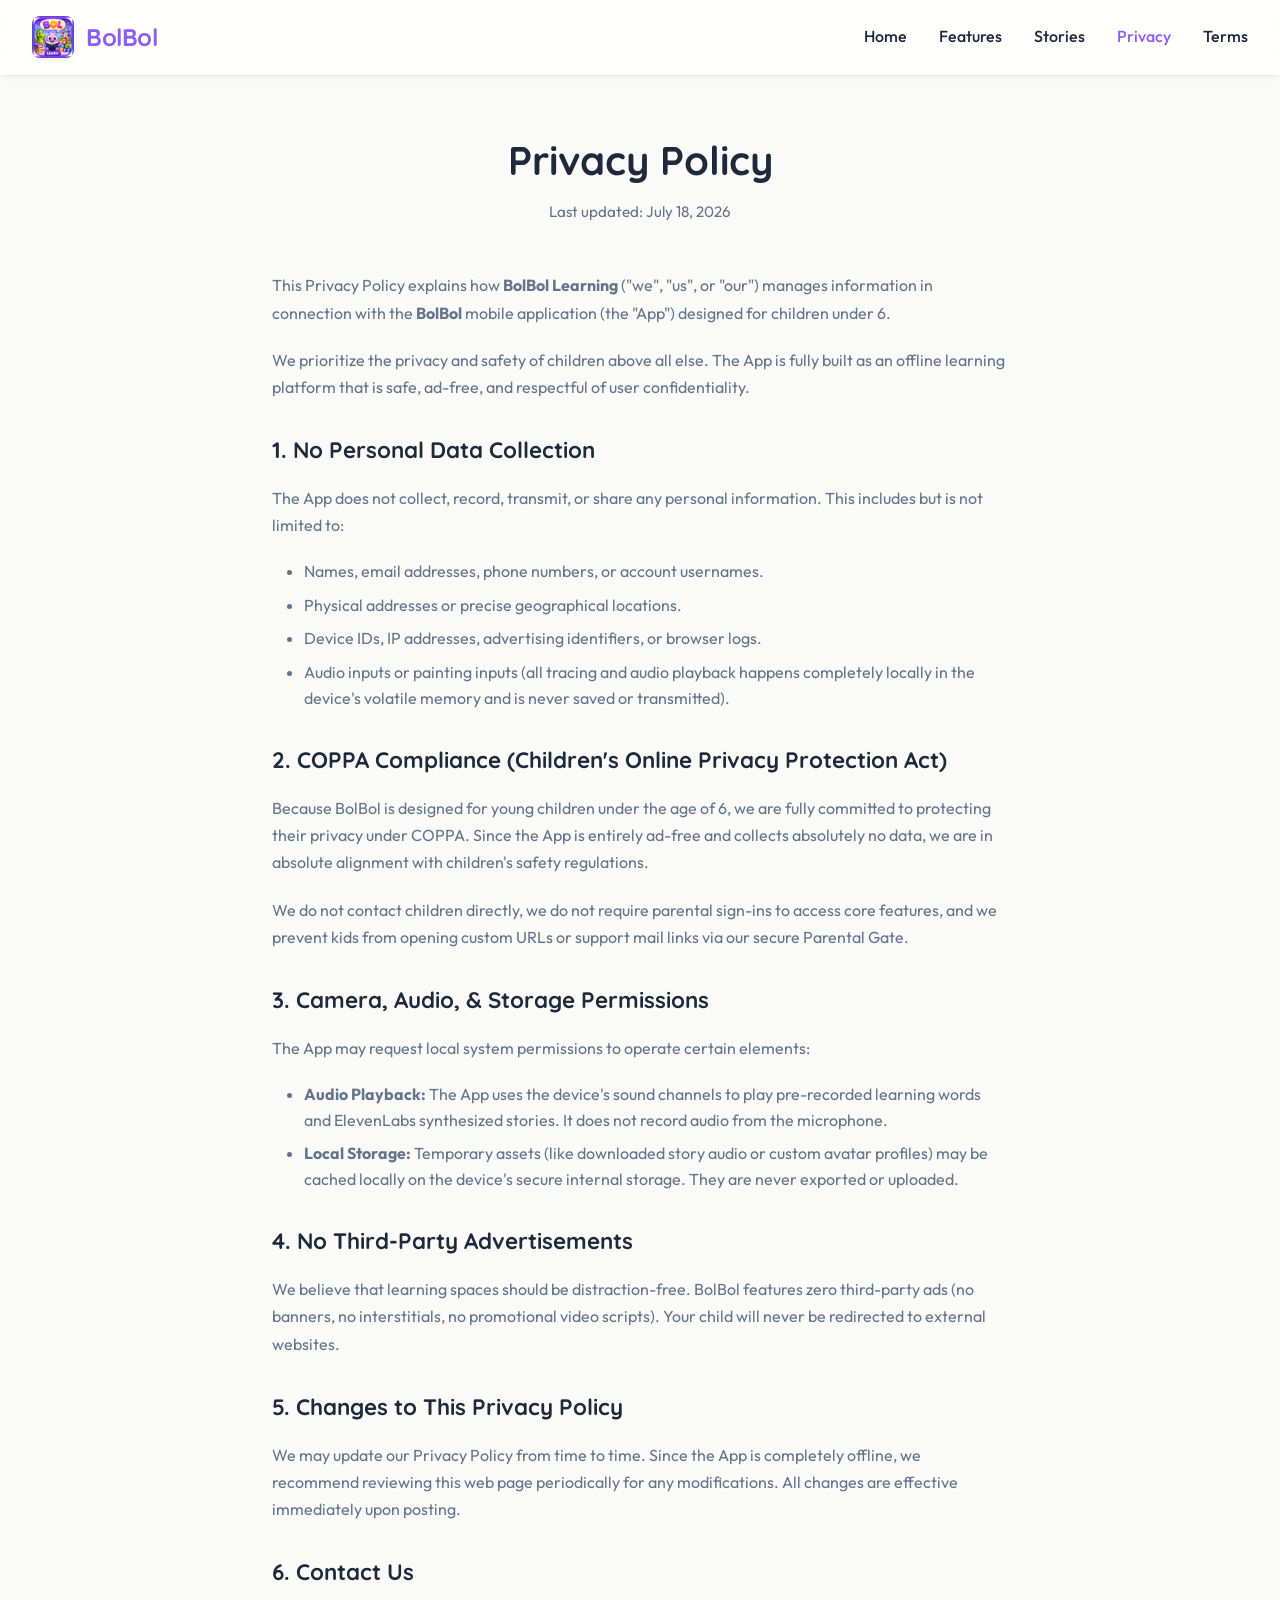
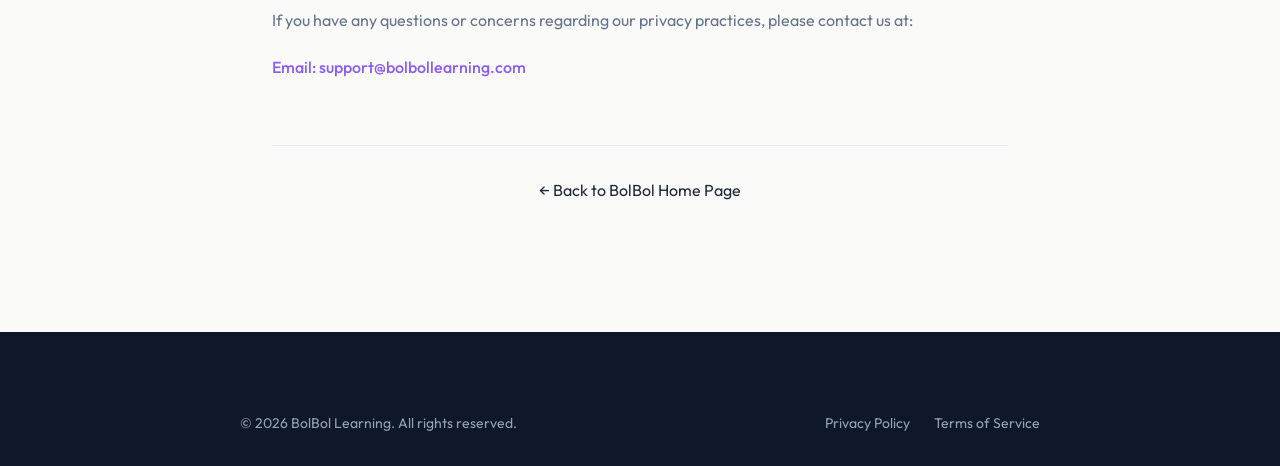
==== privacy.html @ 152bdeed "Add BolBol kids learning app website and compliance documents" ====
<!DOCTYPE html>
<html lang="en">
<head>
  <meta charset="UTF-8">
  <meta name="viewport" content="width=device-width, initial-scale=1.0">
  <title>Privacy Policy - BolBol Kids Learning App</title>
  <link rel="icon" type="image/png" href="assets/logo.png">
  <link rel="stylesheet" href="styles.css">
</head>
<body>

  <!-- Header Navigation -->
  <header>
    <div class="logo-container">
      <img src="assets/logo.png" alt="BolBol Logo" class="logo-img">
      <span class="brand-name">BolBol</span>
    </div>
    
    <nav>
      <ul>
        <li><a href="index.html">Home</a></li>
        <li><a href="index.html#features">Features</a></li>
        <li><a href="index.html#storybook">Stories</a></li>
        <li><a href="privacy.html" class="active">Privacy</a></li>
        <li><a href="terms.html">Terms</a></li>
      </ul>
    </nav>
  </header>

  <!-- Legal Content -->
  <div class="legal-container">
    <h1 class="legal-title">Privacy Policy</h1>
    <p class="legal-meta">Last updated: July 18, 2026</p>

    <div class="legal-content">
      <p>
        This Privacy Policy explains how <strong>BolBol Learning</strong> ("we", "us", or "our") manages information in connection with the <strong>BolBol</strong> mobile application (the "App") designed for children under 6.
      </p>
      
      <p>
        We prioritize the privacy and safety of children above all else. The App is fully built as an offline learning platform that is safe, ad-free, and respectful of user confidentiality.
      </p>

      <h3>1. No Personal Data Collection</h3>
      <p>
        The App does not collect, record, transmit, or share any personal information. This includes but is not limited to:
      </p>
      <ul>
        <li>Names, email addresses, phone numbers, or account usernames.</li>
        <li>Physical addresses or precise geographical locations.</li>
        <li>Device IDs, IP addresses, advertising identifiers, or browser logs.</li>
        <li>Audio inputs or painting inputs (all tracing and audio playback happens completely locally in the device's volatile memory and is never saved or transmitted).</li>
      </ul>

      <h3 id="coppa">2. COPPA Compliance (Children's Online Privacy Protection Act)</h3>
      <p>
        Because BolBol is designed for young children under the age of 6, we are fully committed to protecting their privacy under COPPA. Since the App is entirely ad-free and collects absolutely no data, we are in absolute alignment with children's safety regulations.
      </p>
      <p>
        We do not contact children directly, we do not require parental sign-ins to access core features, and we prevent kids from opening custom URLs or support mail links via our secure Parental Gate.
      </p>

      <h3>3. Camera, Audio, & Storage Permissions</h3>
      <p>
        The App may request local system permissions to operate certain elements:
      </p>
      <ul>
        <li><strong>Audio Playback:</strong> The App uses the device's sound channels to play pre-recorded learning words and ElevenLabs synthesized stories. It does not record audio from the microphone.</li>
        <li><strong>Local Storage:</strong> Temporary assets (like downloaded story audio or custom avatar profiles) may be cached locally on the device's secure internal storage. They are never exported or uploaded.</li>
      </ul>

      <h3>4. No Third-Party Advertisements</h3>
      <p>
        We believe that learning spaces should be distraction-free. BolBol features zero third-party ads (no banners, no interstitials, no promotional video scripts). Your child will never be redirected to external websites.
      </p>

      <h3>5. Changes to This Privacy Policy</h3>
      <p>
        We may update our Privacy Policy from time to time. Since the App is completely offline, we recommend reviewing this web page periodically for any modifications. All changes are effective immediately upon posting.
      </p>

      <h3>6. Contact Us</h3>
      <p>
        If you have any questions or concerns regarding our privacy practices, please contact us at:
      </p>
      <p style="font-weight: 500; color: var(--primary);">
        Email: <a href="mailto:support@bolbollearning.com">support@bolbollearning.com</a>
      </p>
    </div>

    <div class="legal-footer">
      <p><a href="index.html">← Back to BolBol Home Page</a></p>
    </div>
  </div>

  <!-- Footer -->
  <footer style="margin-top: 4rem;">
    <div class="footer-bottom" style="margin: 0 auto; max-width: 800px;">
      <p>&copy; 2026 BolBol Learning. All rights reserved.</p>
      <div class="footer-bottom-links">
        <a href="privacy.html">Privacy Policy</a>
        <a href="terms.html">Terms of Service</a>
      </div>
    </div>
  </footer>

</body>
</html>
---- styles.css ----
/* Custom fonts from Google Fonts */
@import url('https://fonts.googleapis.com/css2?family=Outfit:wght@300;400;500;600;700;800&family=Quicksand:wght@400;500;600;700&display=swap');

:root {
  --primary: #8B5CF6; /* Cheerful Violet */
  --primary-hover: #7C3AED;
  --secondary: #F59E0B; /* Playful Yellow/Orange */
  --secondary-hover: #D97706;
  --accent-pink: #EC4899; /* Funky Pink */
  --accent-teal: #10B981; /* Reward Green */
  --background: #FAFAF9; /* Soft stone white */
  --text-dark: #1E293B; /* Deep slate */
  --text-muted: #64748B;
  --glass-bg: rgba(255, 255, 255, 0.85);
  --glass-border: rgba(255, 255, 255, 0.4);
  --shadow-sm: 0 4px 6px -1px rgb(0 0 0 / 0.05), 0 2px 4px -2px rgb(0 0 0 / 0.05);
  --shadow-md: 0 10px 15px -3px rgb(0 0 0 / 0.08), 0 4px 6px -4px rgb(0 0 0 / 0.08);
  --shadow-lg: 0 20px 25px -5px rgb(0 0 0 / 0.1), 0 8px 10px -6px rgb(0 0 0 / 0.1);
  --radius-sm: 8px;
  --radius-md: 16px;
  --radius-lg: 28px;
}

* {
  box-sizing: border-box;
  margin: 0;
  padding: 0;
}

html {
  scroll-behavior: smooth;
  font-size: 16px;
}

body {
  font-family: 'Outfit', sans-serif;
  background-color: var(--background);
  color: var(--text-dark);
  line-height: 1.6;
  overflow-x: hidden;
}

h1, h2, h3, h4, .brand-name {
  font-family: 'Quicksand', sans-serif;
  font-weight: 700;
}

a {
  text-decoration: none;
  color: inherit;
  transition: all 0.3s ease;
}

/* --- Navigation --- */
header {
  position: fixed;
  top: 0;
  left: 0;
  right: 0;
  z-index: 1000;
  padding: 1rem 2rem;
  background: var(--glass-bg);
  backdrop-filter: blur(16px);
  -webkit-backdrop-filter: blur(16px);
  border-bottom: 1px solid var(--glass-border);
  box-shadow: var(--shadow-sm);
  display: flex;
  justify-content: space-between;
  align-items: center;
  transition: all 0.3s ease;
}

.logo-container {
  display: flex;
  align-items: center;
  gap: 0.75rem;
}

.logo-img {
  width: 42px;
  height: 42px;
  border-radius: var(--radius-sm);
  box-shadow: var(--shadow-sm);
}

.brand-name {
  font-size: 1.5rem;
  color: var(--primary);
  letter-spacing: -0.5px;
}

nav ul {
  display: flex;
  list-style: none;
  gap: 2rem;
}

nav a {
  font-weight: 500;
  color: var(--text-dark);
  font-size: 1rem;
}

nav a:hover, nav a.active {
  color: var(--primary);
}

.cta-nav {
  background: var(--primary);
  color: white;
  padding: 0.5rem 1.25rem;
  border-radius: var(--radius-md);
  font-weight: 600;
  font-size: 0.95rem;
  box-shadow: 0 4px 10px rgba(139, 92, 246, 0.2);
}

.cta-nav:hover {
  background: var(--primary-hover);
  transform: translateY(-2px);
  box-shadow: 0 6px 14px rgba(139, 92, 246, 0.3);
}

.menu-toggle {
  display: none;
  flex-direction: column;
  gap: 6px;
  cursor: pointer;
  background: none;
  border: none;
}

.menu-toggle span {
  width: 28px;
  height: 3px;
  background-color: var(--text-dark);
  border-radius: 2px;
  transition: 0.3s;
}

/* --- Hero Section --- */
.hero {
  min-height: 100vh;
  padding: 8rem 2rem 4rem;
  display: flex;
  align-items: center;
  justify-content: space-between;
  max-width: 1200px;
  margin: 0 auto;
  gap: 4rem;
  position: relative;
}

.hero-content {
  flex: 1.1;
  display: flex;
  flex-direction: column;
  gap: 1.5rem;
}

.badge-tag {
  align-self: flex-start;
  background: rgba(139, 92, 246, 0.1);
  color: var(--primary);
  padding: 0.4rem 1rem;
  border-radius: 20px;
  font-size: 0.875rem;
  font-weight: 600;
  text-transform: uppercase;
  letter-spacing: 1px;
}

.hero h1 {
  font-size: 3.5rem;
  line-height: 1.15;
  color: var(--text-dark);
}

.hero h1 span {
  color: var(--primary);
  background: linear-gradient(135deg, var(--primary) 0%, var(--accent-pink) 100%);
  -webkit-background-clip: text;
  -webkit-text-fill-color: transparent;
}

.hero-description {
  font-size: 1.15rem;
  color: var(--text-muted);
  max-width: 540px;
}

.hero-ctas {
  display: flex;
  gap: 1rem;
  margin-top: 1rem;
  flex-wrap: wrap;
}

.btn {
  display: inline-flex;
  align-items: center;
  gap: 0.75rem;
  padding: 0.85rem 1.75rem;
  border-radius: var(--radius-md);
  font-weight: 600;
  transition: all 0.3s ease;
  font-size: 1rem;
  cursor: pointer;
  border: none;
}

.btn-primary {
  background: var(--primary);
  color: white;
  box-shadow: 0 10px 15px -3px rgba(139, 92, 246, 0.3);
}

.btn-primary:hover {
  background: var(--primary-hover);
  transform: translateY(-2px);
  box-shadow: 0 12px 20px -3px rgba(139, 92, 246, 0.4);
}

.btn-secondary {
  background: white;
  color: var(--text-dark);
  border: 2px solid #E2E8F0;
}

.btn-secondary:hover {
  background: #F8FAFC;
  border-color: #CBD5E1;
  transform: translateY(-2px);
}

.hero-visual {
  flex: 0.9;
  display: flex;
  justify-content: center;
  align-items: center;
  position: relative;
}

/* Phone Mockup */
.phone-mockup {
  width: 290px;
  height: 580px;
  background: #1E293B;
  border-radius: 40px;
  padding: 10px;
  box-shadow: var(--shadow-lg), 0 25px 50px -12px rgba(0, 0, 0, 0.25);
  position: relative;
  border: 4px solid #475569;
}

.phone-screen {
  width: 100%;
  height: 100%;
  background: linear-gradient(180deg, #F5F3FF 0%, #EDE9FE 100%);
  border-radius: 32px;
  overflow: hidden;
  position: relative;
  display: flex;
  flex-direction: column;
  align-items: center;
  justify-content: center;
  padding: 1.5rem;
}

.phone-header {
  position: absolute;
  top: 15px;
  width: 80px;
  height: 18px;
  background: #1E293B;
  border-radius: 10px;
  z-index: 10;
}

.phone-app-logo {
  width: 96px;
  height: 96px;
  border-radius: 20px;
  box-shadow: var(--shadow-md);
  margin-bottom: 1.5rem;
  animation: float 4s ease-in-out infinite;
}

.phone-app-name {
  font-family: 'Quicksand', sans-serif;
  font-size: 1.8rem;
  color: var(--primary);
  margin-bottom: 0.5rem;
  font-weight: 800;
}

.phone-app-tag {
  font-size: 0.85rem;
  color: var(--text-muted);
  text-align: center;
  margin-bottom: 2rem;
  font-weight: 500;
}

.phone-button {
  background: var(--secondary);
  color: white;
  width: 80%;
  padding: 0.75rem 0;
  border-radius: 20px;
  text-align: center;
  font-weight: 700;
  font-family: 'Quicksand', sans-serif;
  font-size: 1rem;
  box-shadow: 0 4px 10px rgba(245, 158, 11, 0.3);
  animation: pulse 2s infinite;
}

/* Floating Elements around Phone */
.floating-element {
  position: absolute;
  border-radius: 50%;
  display: flex;
  align-items: center;
  justify-content: center;
  box-shadow: var(--shadow-md);
  font-weight: 700;
  color: white;
  font-family: 'Quicksand', sans-serif;
}

.float-1 {
  width: 60px;
  height: 60px;
  background: var(--secondary);
  top: 10%;
  left: -20px;
  font-size: 1.5rem;
  animation: float-reverse 5s ease-in-out infinite;
}

.float-2 {
  width: 50px;
  height: 50px;
  background: var(--accent-pink);
  bottom: 20%;
  right: -25px;
  font-size: 1.25rem;
  animation: float 4.5s ease-in-out infinite;
}

.float-3 {
  width: 45px;
  height: 45px;
  background: var(--accent-teal);
  bottom: 10%;
  left: -15px;
  font-size: 1.15rem;
  animation: float-rotate 6s linear infinite;
}

/* Decorative background shapes */
.hero-bg-shapes {
  position: absolute;
  top: 0;
  left: 0;
  right: 0;
  bottom: 0;
  z-index: -1;
  overflow: hidden;
}

.shape {
  position: absolute;
  filter: blur(80px);
  opacity: 0.4;
  border-radius: 50%;
}

.shape-1 {
  width: 400px;
  height: 400px;
  background: rgba(139, 92, 246, 0.2);
  top: -100px;
  right: -50px;
}

.shape-2 {
  width: 300px;
  height: 300px;
  background: rgba(245, 158, 11, 0.15);
  bottom: -50px;
  left: -50px;
}

/* --- Features Section --- */
.section {
  padding: 6rem 2rem;
  max-width: 1200px;
  margin: 0 auto;
}

.section-header {
  text-align: center;
  margin-bottom: 4rem;
}

.section-header h2 {
  font-size: 2.5rem;
  color: var(--text-dark);
  margin-bottom: 1rem;
}

.section-header p {
  color: var(--text-muted);
  font-size: 1.1rem;
  max-width: 600px;
  margin: 0 auto;
}

.features-grid {
  display: grid;
  grid-template-columns: repeat(auto-fit, minmax(280px, 1fr));
  gap: 2.5rem;
}

.feature-card {
  background: white;
  border-radius: var(--radius-lg);
  padding: 2.5rem 2rem;
  box-shadow: var(--shadow-sm);
  border: 1px solid #F1F5F9;
  transition: all 0.3s cubic-bezier(0.4, 0, 0.2, 1);
  display: flex;
  flex-direction: column;
  gap: 1.25rem;
}

.feature-card:hover {
  transform: translateY(-6px);
  box-shadow: var(--shadow-lg);
  border-color: rgba(139, 92, 246, 0.1);
}

.feature-icon-container {
  width: 64px;
  height: 64px;
  border-radius: var(--radius-md);
  display: flex;
  align-items: center;
  justify-content: center;
  font-size: 1.75rem;
}

.icon-purple {
  background: rgba(139, 92, 246, 0.1);
  color: var(--primary);
}

.icon-orange {
  background: rgba(245, 158, 11, 0.1);
  color: var(--secondary);
}

.icon-pink {
  background: rgba(236, 72, 153, 0.1);
  color: var(--accent-pink);
}

.icon-teal {
  background: rgba(16, 185, 129, 0.1);
  color: var(--accent-teal);
}

.feature-card h3 {
  font-size: 1.35rem;
  color: var(--text-dark);
}

.feature-card p {
  color: var(--text-muted);
  font-size: 0.975rem;
  line-height: 1.6;
}

/* --- Gameplay & Story Showcase Section --- */
.showcase-container {
  display: flex;
  align-items: center;
  gap: 4rem;
  margin-top: 2rem;
}

.showcase-visual {
  flex: 1;
  display: grid;
  grid-template-columns: repeat(2, 1fr);
  gap: 1.5rem;
}

.showcase-img-card {
  background: white;
  border-radius: var(--radius-md);
  padding: 0.75rem;
  box-shadow: var(--shadow-md);
  border: 1px solid #F1F5F9;
  transition: transform 0.3s ease;
}

.showcase-img-card:hover {
  transform: scale(1.03);
}

.showcase-img-card img {
  width: 100%;
  height: auto;
  border-radius: 12px;
  display: block;
}

.showcase-img-card span {
  display: block;
  text-align: center;
  font-family: 'Quicksand', sans-serif;
  font-weight: 700;
  margin-top: 0.5rem;
  font-size: 0.9rem;
}

.showcase-content {
  flex: 1;
  display: flex;
  flex-direction: column;
  gap: 1.5rem;
}

.showcase-item {
  display: flex;
  gap: 1.25rem;
}

.showcase-num {
  font-family: 'Quicksand', sans-serif;
  font-size: 2rem;
  font-weight: 800;
  color: var(--secondary);
  line-height: 1;
}

.showcase-text h4 {
  font-size: 1.2rem;
  color: var(--text-dark);
  margin-bottom: 0.25rem;
}

.showcase-text p {
  color: var(--text-muted);
  font-size: 0.95rem;
}

/* --- Storybook Detail Section --- */
.stories-preview-bg {
  background: linear-gradient(180deg, #F5F3FF 0%, #FAF5FF 100%);
}

.story-carousel-container {
  max-width: 900px;
  margin: 3rem auto 0;
  position: relative;
}

.story-card-wrapper {
  overflow: hidden;
  border-radius: var(--radius-lg);
  box-shadow: var(--shadow-lg);
  background: white;
}

.story-card {
  display: flex;
  flex-direction: row;
}

.story-img-side {
  flex: 1.1;
  position: relative;
}

.story-img-side img {
  width: 100%;
  height: 100%;
  object-fit: cover;
  display: block;
  min-height: 380px;
}

.story-badge {
  position: absolute;
  top: 20px;
  left: 20px;
  background: var(--primary);
  color: white;
  padding: 0.35rem 0.85rem;
  border-radius: 12px;
  font-size: 0.75rem;
  font-weight: 600;
  text-transform: uppercase;
  letter-spacing: 0.5px;
}

.story-text-side {
  flex: 0.9;
  padding: 3rem 2.5rem;
  display: flex;
  flex-direction: column;
  justify-content: center;
  gap: 1.25rem;
}

.story-title {
  font-size: 2rem;
  color: var(--text-dark);
  line-height: 1.2;
}

.story-extract {
  font-size: 1.05rem;
  color: var(--text-muted);
  font-style: italic;
  line-height: 1.6;
}

.story-audio-visualizer {
  display: flex;
  align-items: center;
  gap: 8px;
  margin-top: 0.5rem;
}

.visualizer-icon {
  font-size: 1.2rem;
  color: var(--accent-pink);
}

.audio-bars {
  display: flex;
  align-items: flex-end;
  height: 16px;
  gap: 3px;
}

.bar {
  width: 3px;
  background-color: var(--accent-pink);
  border-radius: 3px;
}

.bar1 { height: 60%; animation: soundWave 1.2s ease-in-out infinite alternate; }
.bar2 { height: 100%; animation: soundWave 0.8s ease-in-out infinite alternate; }
.bar3 { height: 40%; animation: soundWave 1.5s ease-in-out infinite alternate; }
.bar4 { height: 80%; animation: soundWave 1s ease-in-out infinite alternate; }

.carousel-dots {
  display: flex;
  justify-content: center;
  gap: 10px;
  margin-top: 1.5rem;
}

.dot {
  width: 10px;
  height: 10px;
  border-radius: 50%;
  background: #CBD5E1;
  cursor: pointer;
  transition: all 0.3s ease;
}

.dot.active {
  background: var(--primary);
  width: 24px;
  border-radius: 5px;
}

/* --- Safety & Controls --- */
.safety-split {
  display: flex;
  align-items: center;
  gap: 4rem;
}

.safety-content {
  flex: 1.2;
  display: flex;
  flex-direction: column;
  gap: 1.5rem;
}

.safety-visual {
  flex: 0.8;
  background: white;
  border-radius: var(--radius-lg);
  padding: 2.5rem;
  box-shadow: var(--shadow-md);
  border: 1px solid #F1F5F9;
  text-align: center;
  position: relative;
}

.parental-gate-mock {
  display: flex;
  flex-direction: column;
  align-items: center;
  gap: 1.25rem;
}

.parental-lock-header {
  font-family: 'Quicksand', sans-serif;
  font-size: 1.25rem;
  color: var(--primary);
  font-weight: 700;
}

.parental-question {
  font-family: 'Quicksand', sans-serif;
  font-size: 2rem;
  font-weight: 800;
  color: var(--text-dark);
}

.parental-inputs {
  display: flex;
  gap: 10px;
  justify-content: center;
  margin: 0.5rem 0;
}

.parental-input {
  width: 50px;
  height: 50px;
  border: 2px solid #E2E8F0;
  border-radius: 12px;
  font-size: 1.25rem;
  text-align: center;
  font-weight: 700;
}

.parental-submit {
  background: var(--accent-teal);
  color: white;
  border: none;
  padding: 0.6rem 1.5rem;
  border-radius: 12px;
  font-weight: 600;
  font-size: 0.95rem;
  cursor: pointer;
}

/* --- Privacy & Terms Document Layout (For dedicated files) --- */
.legal-container {
  max-width: 800px;
  margin: 0 auto;
  padding: 8rem 2rem 4rem;
}

.legal-title {
  font-size: 2.5rem;
  color: var(--text-dark);
  margin-bottom: 0.5rem;
  text-align: center;
}

.legal-meta {
  color: var(--text-muted);
  text-align: center;
  margin-bottom: 3rem;
  font-size: 0.95rem;
}

.legal-content h3 {
  font-size: 1.4rem;
  color: var(--text-dark);
  margin: 2rem 0 1rem;
}

.legal-content p {
  color: var(--text-muted);
  margin-bottom: 1.25rem;
  line-height: 1.7;
}

.legal-content ul {
  margin-left: 2rem;
  margin-bottom: 1.5rem;
  color: var(--text-muted);
}

.legal-content li {
  margin-bottom: 0.5rem;
}

.legal-footer {
  margin-top: 4rem;
  border-top: 1px solid #E2E8F0;
  padding-top: 2rem;
  text-align: center;
}

/* --- Footer --- */
footer {
  background-color: #0F172A;
  color: #94A3B8;
  padding: 5rem 2rem 2rem;
}

.footer-grid {
  max-width: 1200px;
  margin: 0 auto;
  display: grid;
  grid-template-columns: 1.5fr 1fr 1fr 1fr;
  gap: 4rem;
  border-bottom: 1px solid #334155;
  padding-bottom: 3rem;
}

.footer-brand {
  display: flex;
  flex-direction: column;
  gap: 1rem;
}

.footer-logo {
  display: flex;
  align-items: center;
  gap: 0.75rem;
}

.footer-brand-name {
  font-size: 1.75rem;
  color: white;
}

.footer-logo-img {
  width: 48px;
  height: 48px;
  border-radius: 12px;
}

.footer-brand p {
  font-size: 0.95rem;
  line-height: 1.6;
}

.footer-column h4 {
  color: white;
  font-size: 1.1rem;
  margin-bottom: 1.5rem;
}

.footer-column ul {
  list-style: none;
  display: flex;
  flex-direction: column;
  gap: 0.75rem;
}

.footer-column a {
  font-size: 0.95rem;
}

.footer-column a:hover {
  color: white;
}

.footer-bottom {
  max-width: 1200px;
  margin: 2rem auto 0;
  display: flex;
  justify-content: space-between;
  align-items: center;
  font-size: 0.875rem;
}

.footer-bottom-links {
  display: flex;
  gap: 1.5rem;
}

.footer-bottom-links a:hover {
  color: white;
}

/* --- Animations --- */
@keyframes float {
  0% { transform: translateY(0px); }
  50% { transform: translateY(-12px); }
  100% { transform: translateY(0px); }
}

@keyframes float-reverse {
  0% { transform: translateY(0px); }
  50% { transform: translateY(12px); }
  100% { transform: translateY(0px); }
}

@keyframes float-rotate {
  0% { transform: translateY(0px) rotate(0deg); }
  50% { transform: translateY(-8px) rotate(180deg); }
  100% { transform: translateY(0px) rotate(360deg); }
}

@keyframes pulse {
  0% { transform: scale(1); box-shadow: 0 4px 10px rgba(245, 158, 11, 0.3); }
  50% { transform: scale(1.03); box-shadow: 0 8px 18px rgba(245, 158, 11, 0.4); }
  100% { transform: scale(1); box-shadow: 0 4px 10px rgba(245, 158, 11, 0.3); }
}

@keyframes soundWave {
  0% { height: 20%; }
  100% { height: 100%; }
}

/* --- Responsive Adaptations --- */
@media (max-width: 992px) {
  .hero {
    flex-direction: column-reverse;
    text-align: center;
    padding-top: 7rem;
    gap: 3rem;
  }
  .hero-content {
    align-items: center;
  }
  .hero-description {
    max-width: 100%;
  }
  .hero-ctas {
    justify-content: center;
  }
  .showcase-container {
    flex-direction: column;
    gap: 3rem;
  }
  .story-card {
    flex-direction: column;
  }
  .story-img-side img {
    min-height: 250px;
    height: 250px;
  }
  .story-text-side {
    padding: 2rem;
  }
  .safety-split {
    flex-direction: column;
    gap: 3rem;
  }
  .footer-grid {
    grid-template-columns: 1fr 1fr;
    gap: 3rem;
  }
}

@media (max-width: 768px) {
  header {
    padding: 1rem;
  }
  nav {
    display: none; /* Can expand to mobile menu if toggled */
    position: absolute;
    top: 100%;
    left: 0;
    right: 0;
    background: var(--glass-bg);
    border-bottom: 1px solid var(--glass-border);
    padding: 1.5rem;
    box-shadow: var(--shadow-md);
  }
  nav.open {
    display: block;
  }
  nav ul {
    flex-direction: column;
    gap: 1.25rem;
    align-items: center;
  }
  .menu-toggle {
    display: flex;
  }
  .menu-toggle.open span:nth-child(1) {
    transform: rotate(45deg) translate(6px, 6px);
  }
  .menu-toggle.open span:nth-child(2) {
    opacity: 0;
  }
  .menu-toggle.open span:nth-child(3) {
    transform: rotate(-45deg) translate(6px, -6px);
  }
  .hero h1 {
    font-size: 2.5rem;
  }
  .footer-grid {
    grid-template-columns: 1fr;
    gap: 2rem;
  }
  .footer-bottom {
    flex-direction: column;
    gap: 1rem;
    text-align: center;
  }
}
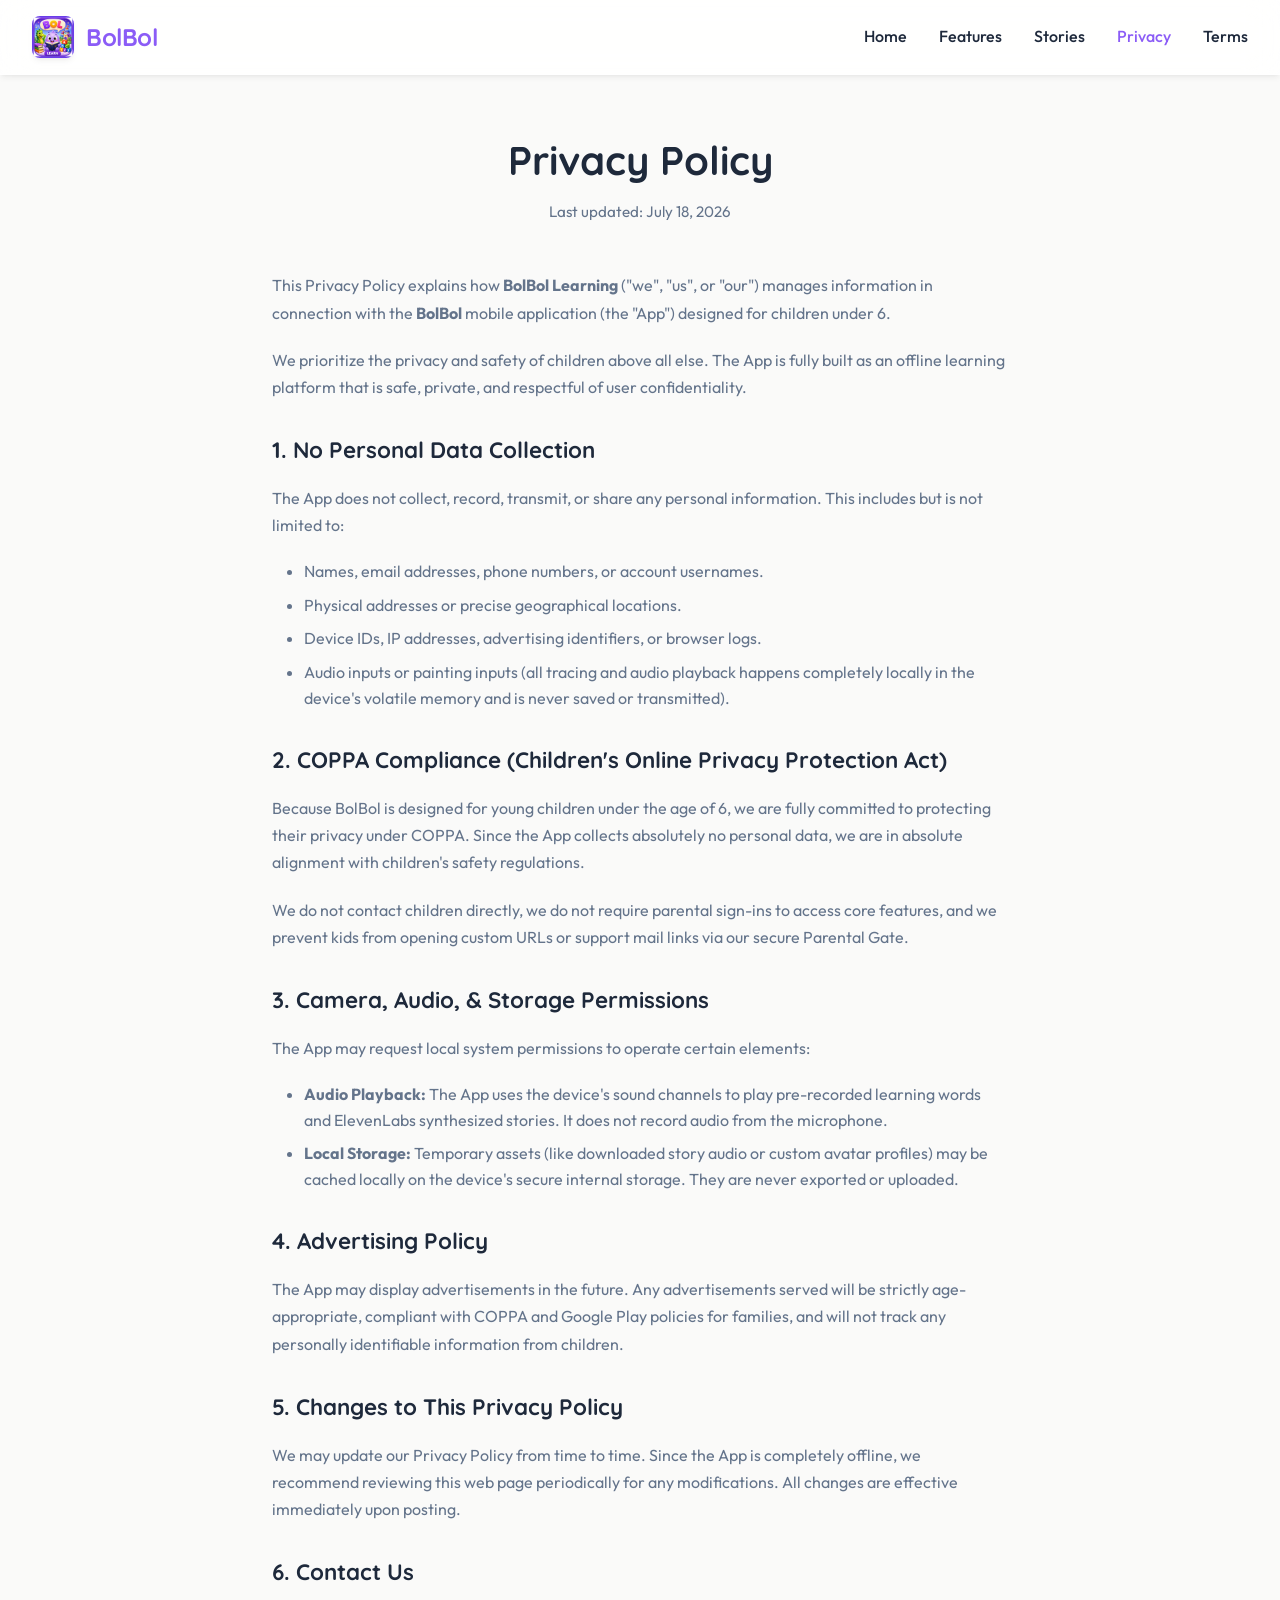
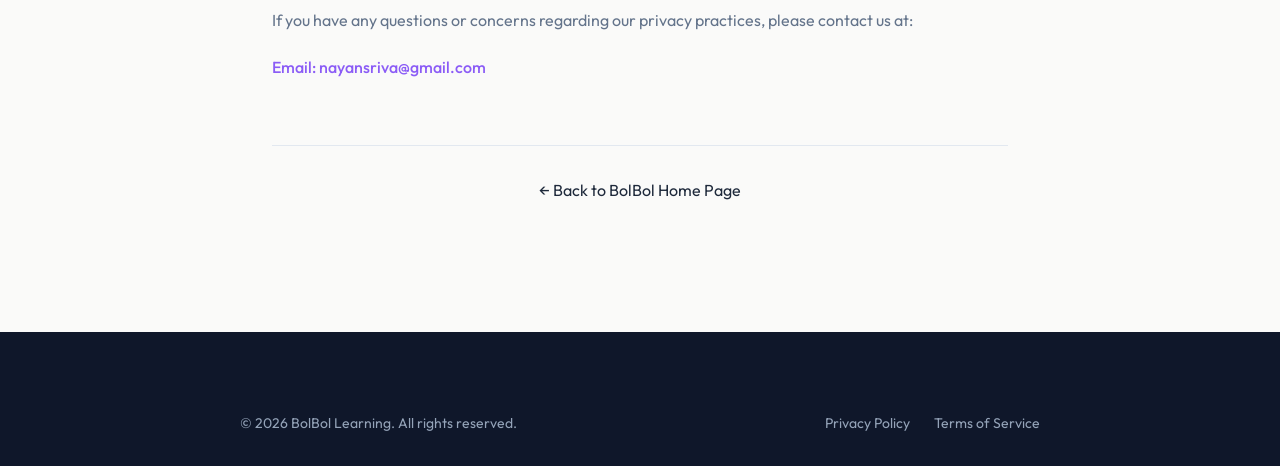
==== commit bd15c0f7: "Update support email and remove ad-free statements" ====
--- a/privacy.html
+++ b/privacy.html
@@ -38,7 +38,7 @@
       </p>
       
       <p>
-        We prioritize the privacy and safety of children above all else. The App is fully built as an offline learning platform that is safe, ad-free, and respectful of user confidentiality.
+        We prioritize the privacy and safety of children above all else. The App is fully built as an offline learning platform that is safe, private, and respectful of user confidentiality.
       </p>
 
       <h3>1. No Personal Data Collection</h3>
@@ -54,7 +54,7 @@
 
       <h3 id="coppa">2. COPPA Compliance (Children's Online Privacy Protection Act)</h3>
       <p>
-        Because BolBol is designed for young children under the age of 6, we are fully committed to protecting their privacy under COPPA. Since the App is entirely ad-free and collects absolutely no data, we are in absolute alignment with children's safety regulations.
+        Because BolBol is designed for young children under the age of 6, we are fully committed to protecting their privacy under COPPA. Since the App collects absolutely no personal data, we are in absolute alignment with children's safety regulations.
       </p>
       <p>
         We do not contact children directly, we do not require parental sign-ins to access core features, and we prevent kids from opening custom URLs or support mail links via our secure Parental Gate.
@@ -69,9 +69,9 @@
         <li><strong>Local Storage:</strong> Temporary assets (like downloaded story audio or custom avatar profiles) may be cached locally on the device's secure internal storage. They are never exported or uploaded.</li>
       </ul>
 
-      <h3>4. No Third-Party Advertisements</h3>
+      <h3>4. Advertising Policy</h3>
       <p>
-        We believe that learning spaces should be distraction-free. BolBol features zero third-party ads (no banners, no interstitials, no promotional video scripts). Your child will never be redirected to external websites.
+        The App may display advertisements in the future. Any advertisements served will be strictly age-appropriate, compliant with COPPA and Google Play policies for families, and will not track any personally identifiable information from children.
       </p>
 
       <h3>5. Changes to This Privacy Policy</h3>
@@ -84,7 +84,7 @@
         If you have any questions or concerns regarding our privacy practices, please contact us at:
       </p>
       <p style="font-weight: 500; color: var(--primary);">
-        Email: <a href="mailto:support@bolbollearning.com">support@bolbollearning.com</a>
+        Email: <a href="mailto:nayansriva@gmail.com">nayansriva@gmail.com</a>
       </p>
     </div>
 
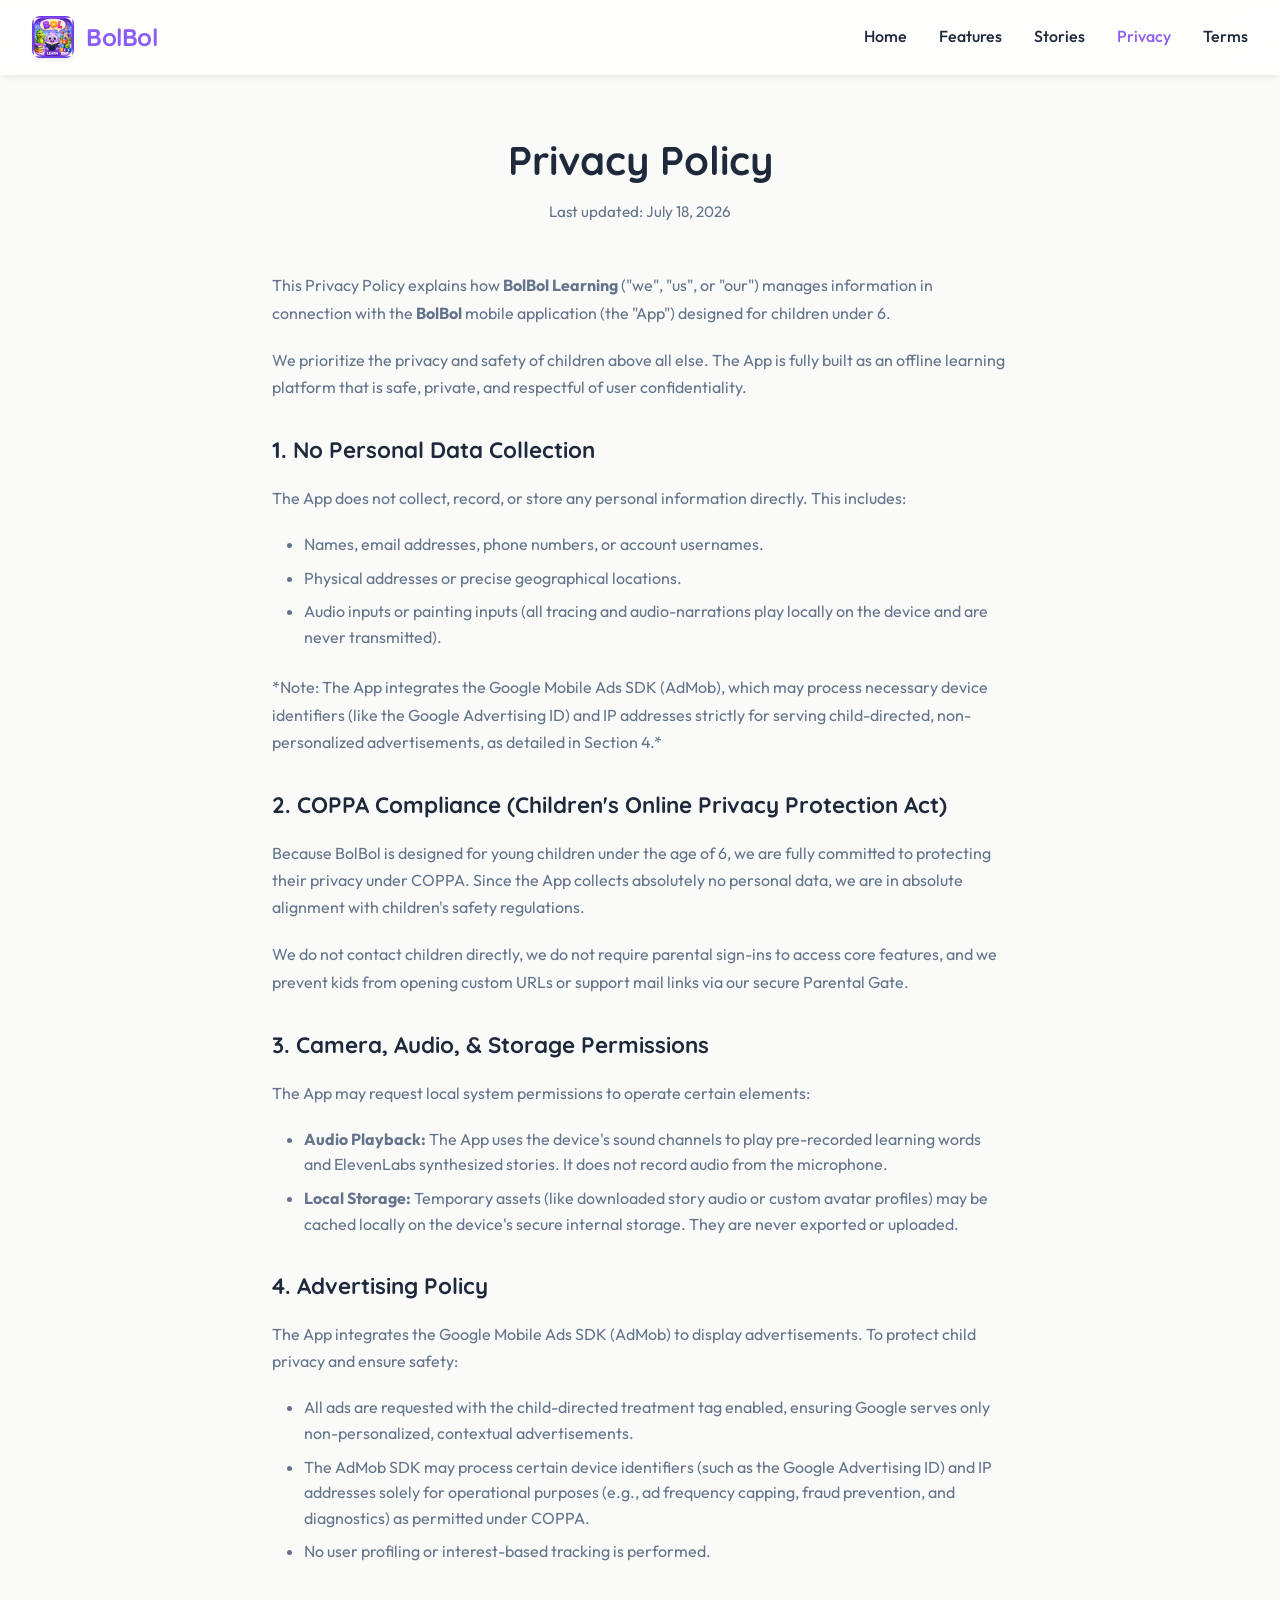
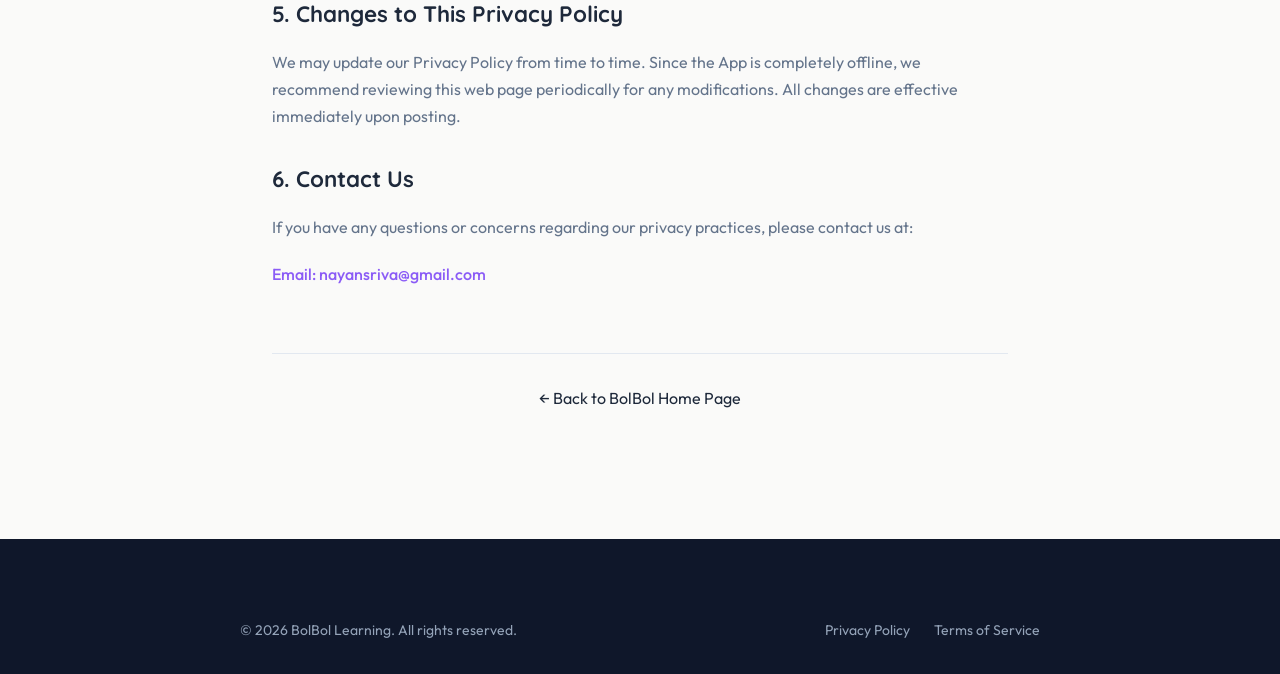
==== commit b6da116f: "Update Privacy Policy to declare child-directed AdMob data processing" ====
--- a/privacy.html
+++ b/privacy.html
@@ -43,14 +43,16 @@
 
       <h3>1. No Personal Data Collection</h3>
       <p>
-        The App does not collect, record, transmit, or share any personal information. This includes but is not limited to:
+        The App does not collect, record, or store any personal information directly. This includes:
       </p>
       <ul>
         <li>Names, email addresses, phone numbers, or account usernames.</li>
         <li>Physical addresses or precise geographical locations.</li>
-        <li>Device IDs, IP addresses, advertising identifiers, or browser logs.</li>
-        <li>Audio inputs or painting inputs (all tracing and audio playback happens completely locally in the device's volatile memory and is never saved or transmitted).</li>
+        <li>Audio inputs or painting inputs (all tracing and audio-narrations play locally on the device and are never transmitted).</li>
       </ul>
+      <p>
+        *Note: The App integrates the Google Mobile Ads SDK (AdMob), which may process necessary device identifiers (like the Google Advertising ID) and IP addresses strictly for serving child-directed, non-personalized advertisements, as detailed in Section 4.*
+      </p>
 
       <h3 id="coppa">2. COPPA Compliance (Children's Online Privacy Protection Act)</h3>
       <p>
@@ -71,8 +73,13 @@
 
       <h3>4. Advertising Policy</h3>
       <p>
-        The App may display advertisements in the future. Any advertisements served will be strictly age-appropriate, compliant with COPPA and Google Play policies for families, and will not track any personally identifiable information from children.
+        The App integrates the Google Mobile Ads SDK (AdMob) to display advertisements. To protect child privacy and ensure safety:
       </p>
+      <ul>
+        <li>All ads are requested with the child-directed treatment tag enabled, ensuring Google serves only non-personalized, contextual advertisements.</li>
+        <li>The AdMob SDK may process certain device identifiers (such as the Google Advertising ID) and IP addresses solely for operational purposes (e.g., ad frequency capping, fraud prevention, and diagnostics) as permitted under COPPA.</li>
+        <li>No user profiling or interest-based tracking is performed.</li>
+      </ul>
 
       <h3>5. Changes to This Privacy Policy</h3>
       <p>
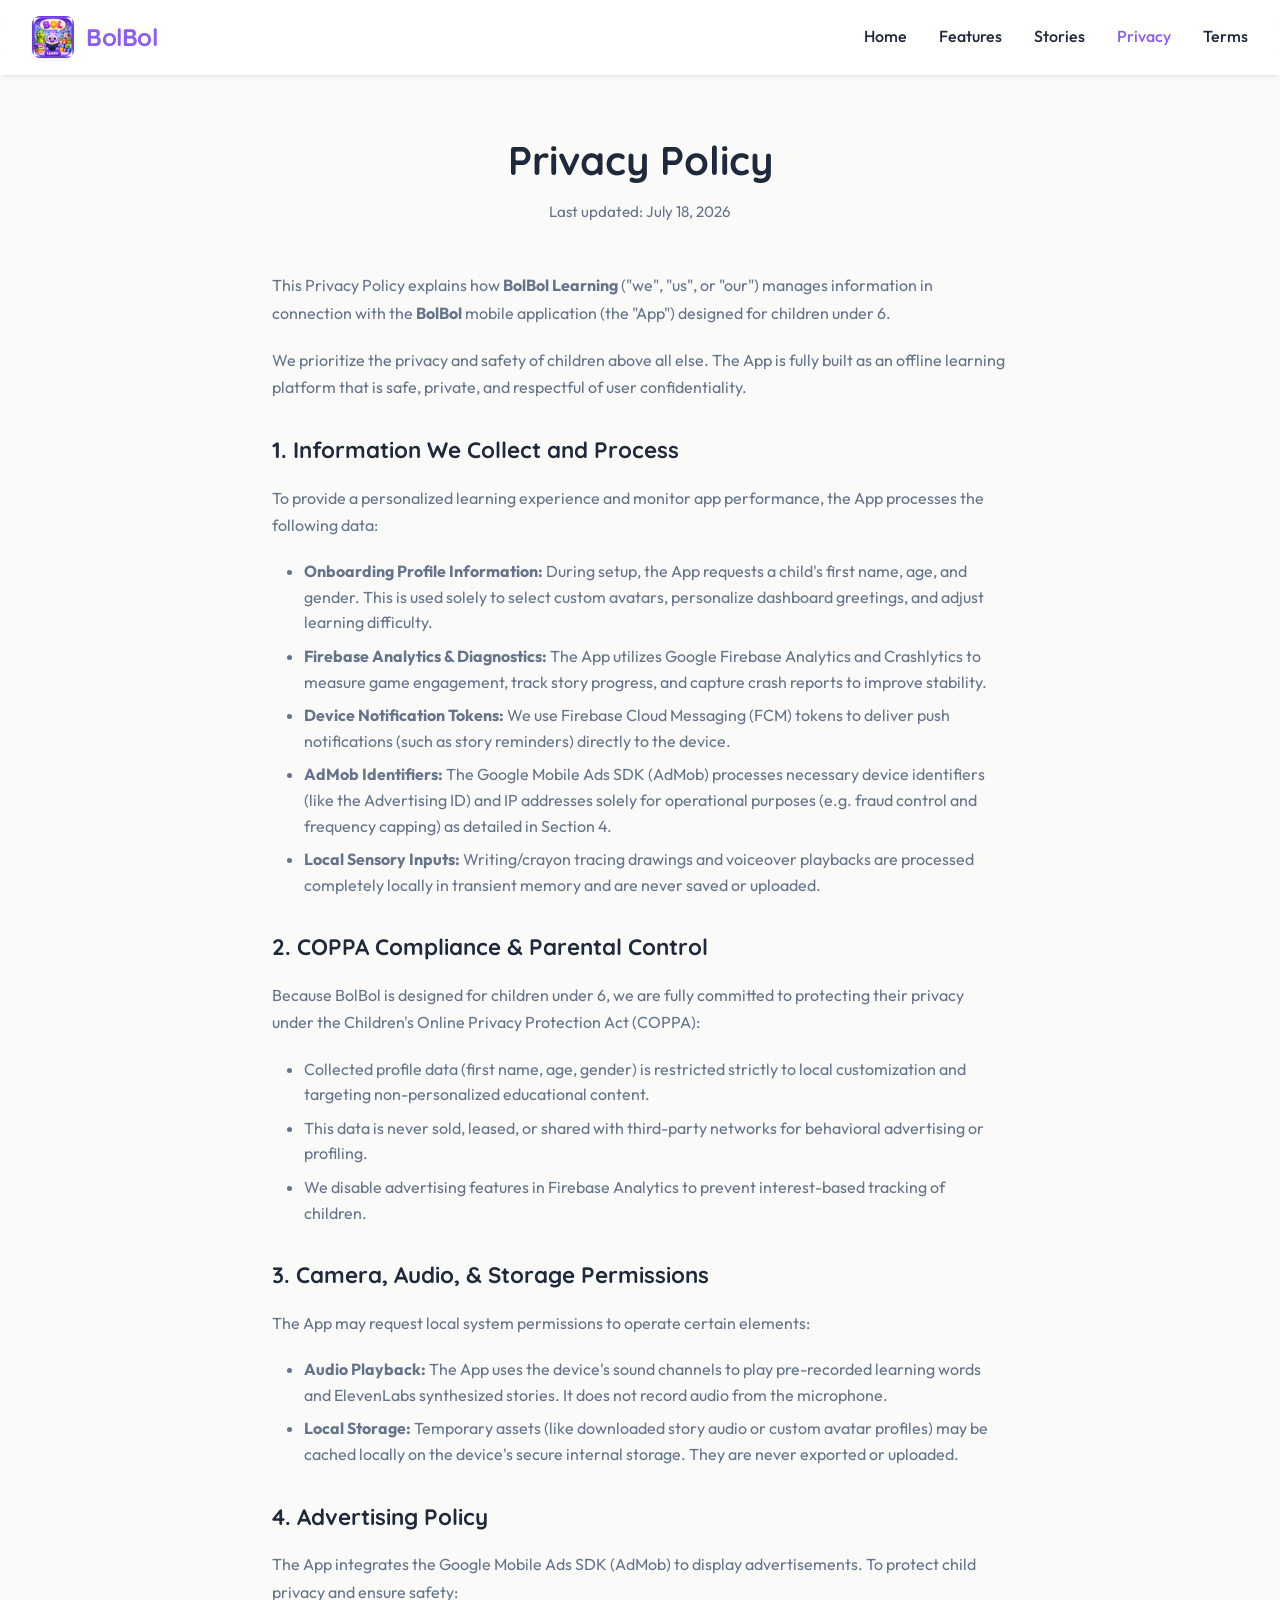
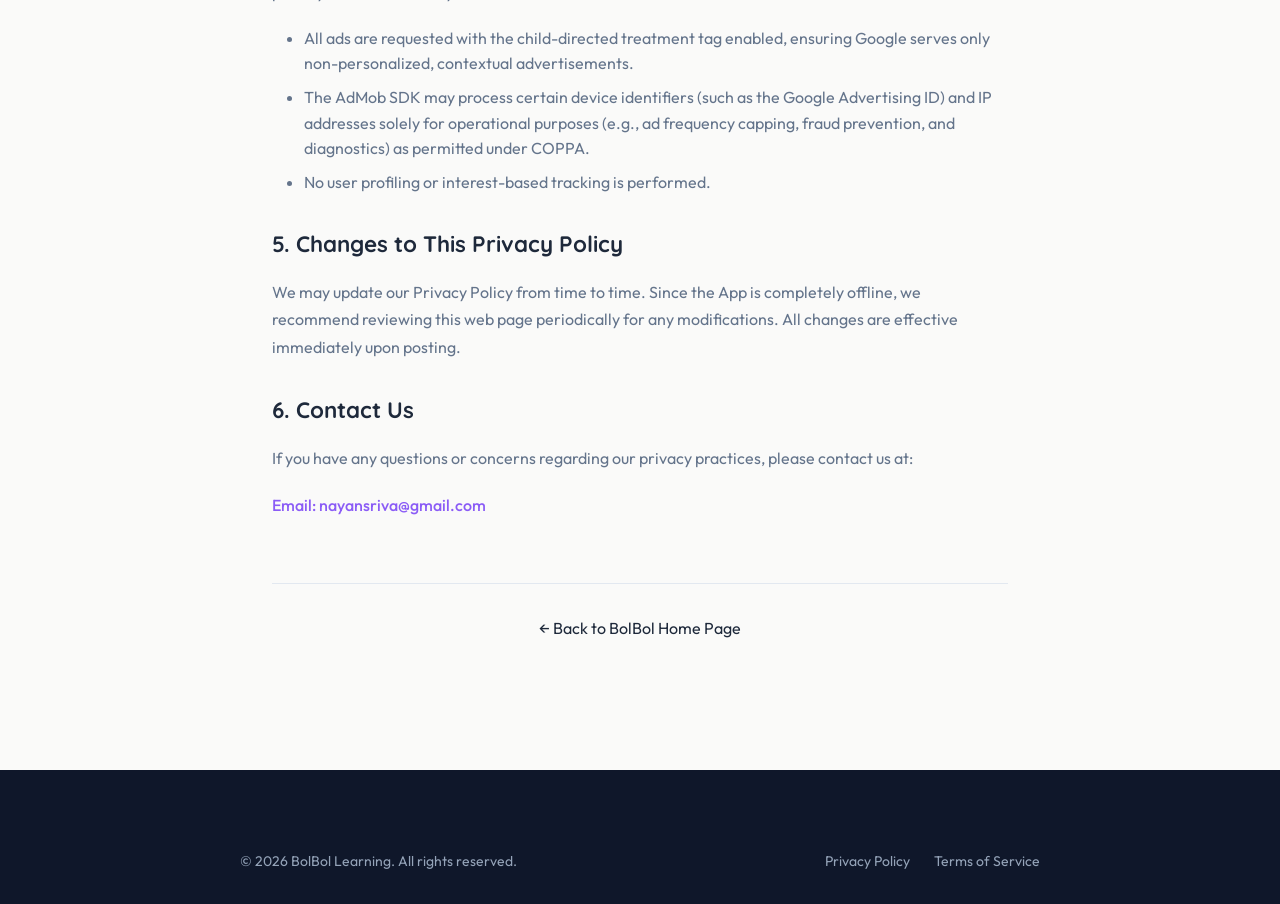
==== commit f264f9ec: "Update Privacy Policy to disclose Firebase profile details (name, age, gender) and FCM token usage" ====
--- a/privacy.html
+++ b/privacy.html
@@ -41,26 +41,27 @@
         We prioritize the privacy and safety of children above all else. The App is fully built as an offline learning platform that is safe, private, and respectful of user confidentiality.
       </p>
 
-      <h3>1. No Personal Data Collection</h3>
+      <h3>1. Information We Collect and Process</h3>
       <p>
-        The App does not collect, record, or store any personal information directly. This includes:
+        To provide a personalized learning experience and monitor app performance, the App processes the following data:
       </p>
       <ul>
-        <li>Names, email addresses, phone numbers, or account usernames.</li>
-        <li>Physical addresses or precise geographical locations.</li>
-        <li>Audio inputs or painting inputs (all tracing and audio-narrations play locally on the device and are never transmitted).</li>
+        <li><strong>Onboarding Profile Information:</strong> During setup, the App requests a child's first name, age, and gender. This is used solely to select custom avatars, personalize dashboard greetings, and adjust learning difficulty.</li>
+        <li><strong>Firebase Analytics & Diagnostics:</strong> The App utilizes Google Firebase Analytics and Crashlytics to measure game engagement, track story progress, and capture crash reports to improve stability.</li>
+        <li><strong>Device Notification Tokens:</strong> We use Firebase Cloud Messaging (FCM) tokens to deliver push notifications (such as story reminders) directly to the device.</li>
+        <li><strong>AdMob Identifiers:</strong> The Google Mobile Ads SDK (AdMob) processes necessary device identifiers (like the Advertising ID) and IP addresses solely for operational purposes (e.g. fraud control and frequency capping) as detailed in Section 4.</li>
+        <li><strong>Local Sensory Inputs:</strong> Writing/crayon tracing drawings and voiceover playbacks are processed completely locally in transient memory and are never saved or uploaded.</li>
       </ul>
+
+      <h3 id="coppa">2. COPPA Compliance & Parental Control</h3>
       <p>
-        *Note: The App integrates the Google Mobile Ads SDK (AdMob), which may process necessary device identifiers (like the Google Advertising ID) and IP addresses strictly for serving child-directed, non-personalized advertisements, as detailed in Section 4.*
+        Because BolBol is designed for children under 6, we are fully committed to protecting their privacy under the Children's Online Privacy Protection Act (COPPA):
       </p>
-
-      <h3 id="coppa">2. COPPA Compliance (Children's Online Privacy Protection Act)</h3>
-      <p>
-        Because BolBol is designed for young children under the age of 6, we are fully committed to protecting their privacy under COPPA. Since the App collects absolutely no personal data, we are in absolute alignment with children's safety regulations.
-      </p>
-      <p>
-        We do not contact children directly, we do not require parental sign-ins to access core features, and we prevent kids from opening custom URLs or support mail links via our secure Parental Gate.
-      </p>
+      <ul>
+        <li>Collected profile data (first name, age, gender) is restricted strictly to local customization and targeting non-personalized educational content.</li>
+        <li>This data is never sold, leased, or shared with third-party networks for behavioral advertising or profiling.</li>
+        <li>We disable advertising features in Firebase Analytics to prevent interest-based tracking of children.</li>
+      </ul>
 
       <h3>3. Camera, Audio, & Storage Permissions</h3>
       <p>
